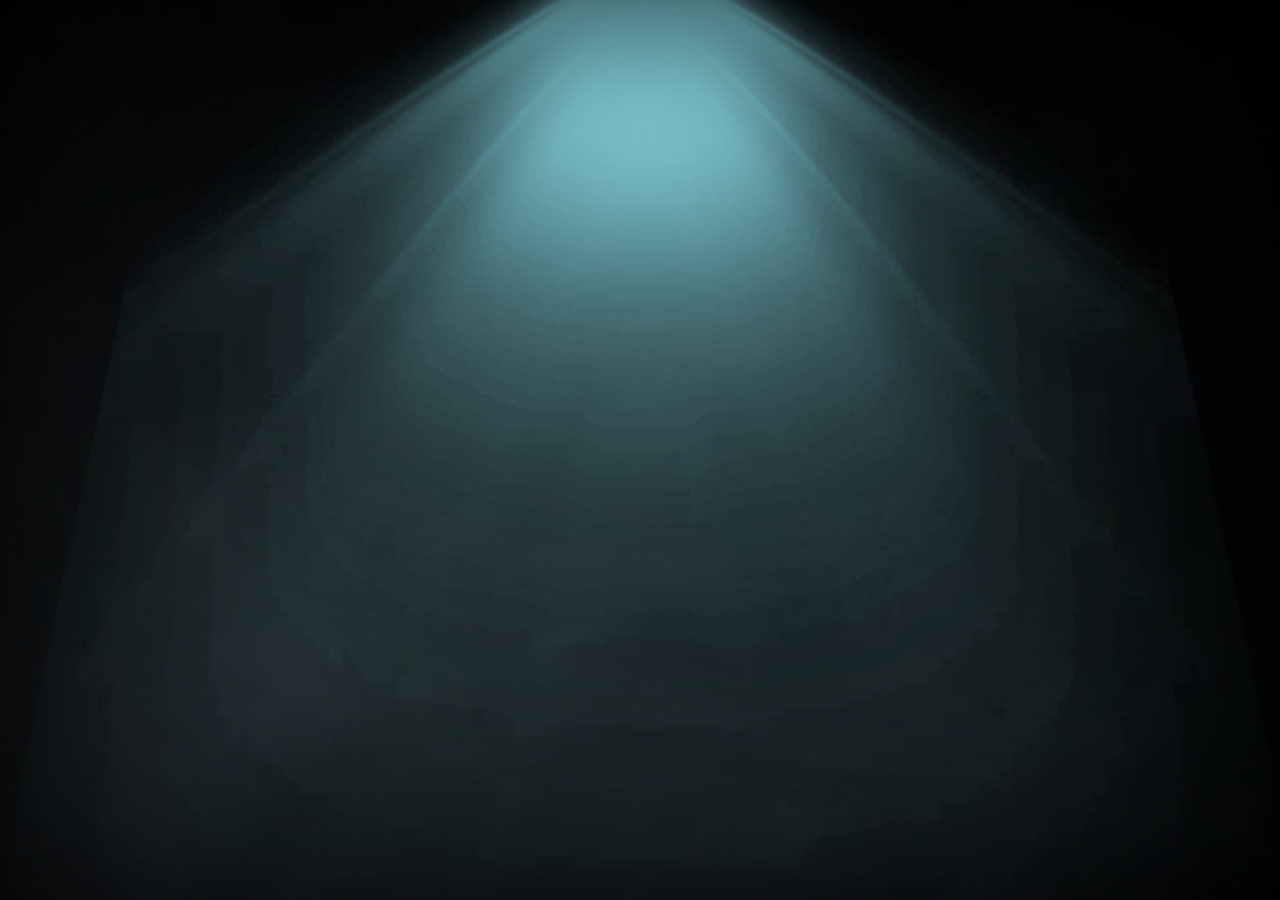
==== ready-html/index.html @ 8a6143f9 "start" ====
<!DOCTYPE html>
<html>

<head>

	<meta charset="utf-8">
	<!-- <base href="/"> -->

	<title>Show  3D Effect</title>
	<meta name="description" content="Show  3D Effect with CSS, HTML, Swiper">

	<meta name="viewport" content="width=device-width, initial-scale=1.0, minimum-scale=1.0, maximum-scale=1.0, user-scalable=no">

	<link rel="icon" href="images/favicon.png">
	<meta property="og:image" content="images/preview.jpg">

	<link rel="stylesheet" href="libs/bootstrap/css/bootstrap-reboot.min.css">
	<link rel="stylesheet" href="libs/swiper/swiper-bundle.min.css">

	<link rel="stylesheet" href="css/main.css">
	<link rel="stylesheet" href="css/media.css">

</head>

<body>

	<section class="showcase">
		<div class="showcase__content-wrapper">
			<div class="showcase__content">



				<video class="showcase__video" src="videos/smoke-background-optimized.mp4" autoplay loop muted></video>
			</div>
		</div>
	</section>

	<script src="libs/swiper/swiper-bundle.min.js"></script>

	<script src="js/common.js"></script>

</body>

</html>
---- ready-html/css/main.css ----
/* USER VARIABLES SECTION */

:root {
	--accent: #CC8869;
	--text: #333;
	--regular-text: 16px;
	--lineheight: 1.65;
	--userfont: roboto-st, sans-serif;
	--systemfont: -apple-system, BlinkMacSystemFont, Arial, sans-serif;
}

/* BOOTSTRAP SETTINGS SECTION */

/* gutter 20px (10px + 10px). Comment this code for default gutter start at 1.5rem (24px) wide. */
.container,
.container-fluid,
.container-lg,
.container-md,
.container-sm,
.container-xl,
.container-xxl {
	--bs-gutter-x: .625rem;
}

.row,
.row>* {
	--bs-gutter-x: 1.25rem;
}

/* FONTS LOAD SECTION */

@font-face {
	src: url("../fonts/roboto-regular-webfont.woff2") format("woff2");
	font-family: "roboto-st";
	font-weight: 400;
	font-style: normal;
}

@font-face {
	src: url("../fonts/roboto-italic-webfont.woff2") format("woff2");
	font-family: "roboto-st";
	font-weight: 400;
	font-style: italic;
}

@font-face {
	src: url("../fonts/roboto-bold-webfont.woff2") format("woff2");
	font-family: "roboto-st";
	font-weight: 700;
	font-style: normal;
}

@font-face {
	src: url("../fonts/roboto-bolditalic-webfont.woff2") format("woff2");
	font-family: "roboto-st";
	font-weight: 700;
	font-style: italic;
}

@font-face {
	src: url("../fonts/assassin.woff2") format("woff2");
	font-family: "assassin-st";
	font-weight: 700;
	font-style: italic;
}

/* GENERAL CSS SETTINGS */

::placeholder {
	color: #666;
}

::selection {
	background-color: var(--accent);
	color: #fff;
}

input,
textarea {
	outline: none;
}

input:focus:required:invalid,
textarea:focus:required:invalid {
	border-color: red;
}

input:required:valid,
textarea:required:valid {
	border-color: green;
}

body {
	font-family: var(--userfont);
	font-size: var(--regular-text);
	line-height: var(--lineheight);
	color: var(--text);
	min-width: 320px;
	position: relative;
	overflow-x: hidden;
}

/* USER STYLES */
body,
html {
	height: 100%;
}

.showcase {
	background-color: #000;
	height: 100%;
	position: relative;
	color: #fff;
	overflow: hidden;
}

.showcase::before {
	content: '';
	width: 100%;
	height: 100%;
	position: absolute;
	z-index: 1;
	box-shadow: inset 0 0 500px #000;
}

.showcase::after {
	content: '';
	position: absolute;
	top: 0;
	right: 0;
	bottom: 0;
	left: 0;
	background-image: url(../images/light.png);
	background-size: cover;
	background-repeat: no-repeat;
	background-position: center -65px;
}

.showcase__video {
	position: absolute;
	top: 0;
	left: 0;
	width: 100%;
	height: 100%;
	object-fit: cover;
	opacity: .5;
}

/* ANIMATIONS */
---- ready-html/css/media.css ----
/* === DESKTOP FIRST === */

/* xl <= Extra extra large (xxl) */
@media (max-width : 1400px) {

}

/* lg <= Extra large (xl) */
@media (max-width : 1200px) {

}

/* md <= Large (lg) */
@media (max-width : 992px) {

}

/* sm <= Medium (md) */
@media (max-width : 768px) {

}

/* xs <= Small (sm) */
@media (max-width : 576px) {

}


/* === MOBILE FIRST === */

/* Custom (xs) */
@media (min-width : 0) {

}

/* Small (sm) */
@media (min-width : 576px) {

}

/* Medium (md) */
@media (min-width : 768px) {

}

/* Large (lg) */
@media (min-width : 992px) {

}

/* Extra large (xl) */
@media (min-width : 1200px) {
	.text {
		font-size: 18px;
	}
}

/* Extra extra large (xxl) */
@media (min-width : 1400px) {
	.text {
		font-size: 22px;
	}
}
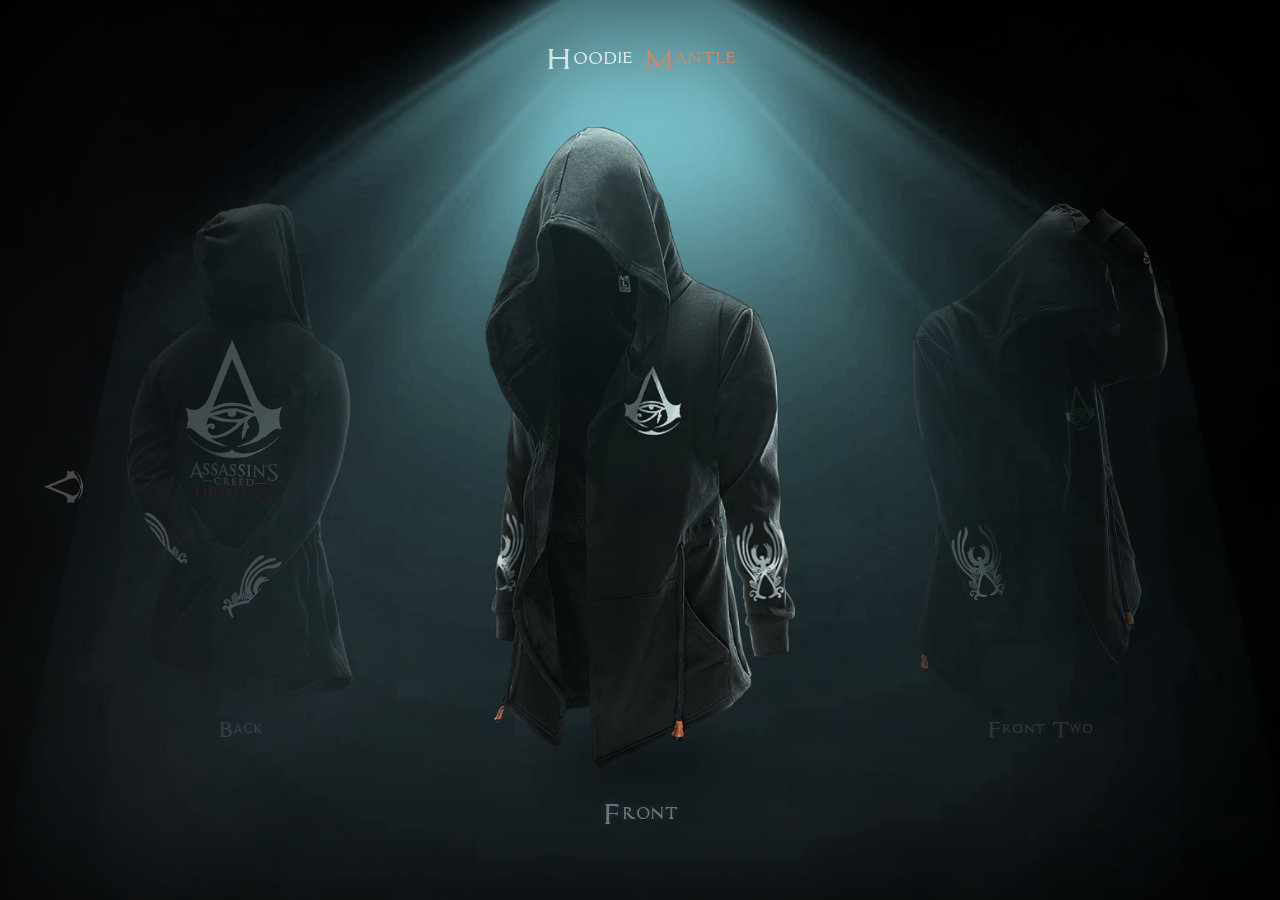
==== commit 11b24b32: "end" ====
--- a/ready-html/index.html
+++ b/ready-html/index.html
@@ -6,10 +6,11 @@
 	<meta charset="utf-8">
 	<!-- <base href="/"> -->
 
-	<title>Show  3D Effect</title>
+	<title>Show 3D Effect</title>
 	<meta name="description" content="Show  3D Effect with CSS, HTML, Swiper">
 
-	<meta name="viewport" content="width=device-width, initial-scale=1.0, minimum-scale=1.0, maximum-scale=1.0, user-scalable=no">
+	<meta name="viewport"
+		content="width=device-width, initial-scale=1.0, minimum-scale=1.0, maximum-scale=1.0, user-scalable=no">
 
 	<link rel="icon" href="images/favicon.png">
 	<meta property="og:image" content="images/preview.jpg">
@@ -25,14 +26,82 @@
 <body>
 
 	<section class="showcase">
+
+		<h2 class="showcase__header"> Hoodie <span>Mantle</span></h2>
+
 		<div class="showcase__content-wrapper">
+
 			<div class="showcase__content">
 
+				<div class="showcase-carousel">
 
+					<div class="swiper-wrapper">
 
-				<video class="showcase__video" src="videos/smoke-background-optimized.mp4" autoplay loop muted></video>
+						<div class="swiper-slide showcase-carousel__item">
+							<div class="showcase-carousel__image-wrapper">
+								<div class="showcase-carousel__image-left">
+									<div class="showcase-carousel__image" style="background-image: url(images/1.png);">
+									</div>
+								</div>
+								<div class="showcase-carousel__image-right">
+									<div class="showcase-carousel__image" style="background-image: url(images/1.png);">
+									</div>
+								</div>
+							</div>
+							<p>Front</p>
+						</div>
+						<div class="swiper-slide showcase-carousel__item">
+							<div class="showcase-carousel__image-wrapper">
+								<div class="showcase-carousel__image-left">
+									<div class="showcase-carousel__image" style="background-image: url(images/2.png);">
+									</div>
+								</div>
+								<div class="showcase-carousel__image-right">
+									<div class="showcase-carousel__image" style="background-image: url(images/2.png);">
+									</div>
+								</div>
+							</div>
+							<p>Front Two</p>
+						</div>
+						<div class="swiper-slide showcase-carousel__item">
+							<div class="showcase-carousel__image-wrapper">
+								<div class="showcase-carousel__image-left">
+									<div class="showcase-carousel__image" style="background-image: url(images/3.png);">
+									</div>
+								</div>
+								<div class="showcase-carousel__image-right">
+									<div class="showcase-carousel__image" style="background-image: url(images/3.png);">
+									</div>
+								</div>
+							</div>
+							<p>Side</p>
+						</div>
+						<div class="swiper-slide showcase-carousel__item">
+							<div class="showcase-carousel__image-wrapper">
+								<div class="showcase-carousel__image-left">
+									<div class="showcase-carousel__image" style="background-image: url(images/4.png);">
+									</div>
+								</div>
+								<div class="showcase-carousel__image-right">
+									<div class="showcase-carousel__image" style="background-image: url(images/4.png);">
+									</div>
+								</div>
+							</div>
+							<p>Back</p>
+						</div>
+
+					</div>
+
+				</div>
+
+				<div class="showcase-navigation">
+					<div class="showcase-navigation__prev"></div>
+					<div class="showcase-navigation__next"></div>
+				</div>
+
 			</div>
 		</div>
+		<video class="showcase__video" src="videos/smoke-background-optimized.mp4" autoplay loop muted></video>
 	</section>
 
 	<script src="libs/swiper/swiper-bundle.min.js"></script>
--- a/ready-html/css/main.css
+++ b/ready-html/css/main.css
@@ -7,6 +7,8 @@
 	--lineheight: 1.65;
 	--userfont: roboto-st, sans-serif;
 	--systemfont: -apple-system, BlinkMacSystemFont, Arial, sans-serif;
+	--padding: 120px;
+	--transition: cubic-bezier(.4, 0, 0, 1);
 }
 
 /* BOOTSTRAP SETTINGS SECTION */
@@ -134,6 +136,7 @@
 	background-size: cover;
 	background-repeat: no-repeat;
 	background-position: center -65px;
+	animation: k-Light 3s ease-in-out infinite;
 }
 
 .showcase__video {
@@ -143,8 +146,213 @@
 	width: 100%;
 	height: 100%;
 	object-fit: cover;
-	opacity: .5;
+	opacity: .48;
+}
+
+.showcase__content-wrapper {
+	position: relative;
+	z-index: 2;
+	height: 100%;
+	padding: var(--padding) 0;
+}
+
+.showcase__content-wrapper::before {
+	content: '';
+	top: 0;
+	right: 0;
+	bottom: 0;
+	left: 0;
+	background-image: url(../images/glow.png);
+	background-position: center;
+	background-repeat: no-repeat;
+	background-size: cover;
+	animation: k-glow 1.8s ease-in-out infinite;
+}
+
+.showcase__header {
+	position: absolute;
+	text-align: center;
+	width: 100%;
+	z-index: 1;
+	top: 40px;
+	font-family: assassin-st, 'sans-serif';
+	font-size: 32px;
+	color: rgba(275, 275, 275, .75);
+}
+
+.showcase__header span {
+	color: var(--accent);
+}
+
+.showcase-carousel .swiper-wrapper {
+	transition: var(--transition);
+}
+
+.showcase-carousel__item {
+	position: relative;
+	height: calc(100vh - var(--padding)*2);
+	text-align: center;
+	opacity: .25;
+	transform: scale(.75);
+	transition: opacity 1.8s var(--transition), transform 1.8s var(--transition);
+}
+
+.showcase-carousel__item.swiper-slide-active {
+	opacity: .8;
+	transform: scale(.98);
+}
+
+.showcase-carousel__item::after {
+	content: '';
+	width: 120px;
+	height: 0;
+	position: absolute;
+	box-shadow: 0 0 45px 10px #010101;
+	bottom: 5px;
+	left: calc(50% - 60px);
+}
+
+.showcase-carousel__item p {
+	position: absolute;
+	bottom: -85px;
+	width: 100%;
+	font-family: assassin-st, 'sans-serif';
+	font-size: 32px;
+	color: rgba(255, 255, 255, .5);
+	text-shadow: rgb(58, 78, 94) 0 0 10px;
+}
+
+.showcase-carousel__image-wrapper>* {
+	position: absolute;
+	width: 100%;
+	height: 100%;
+	perspective: 150px;
+	transform-style: preserve-3d;
+}
+
+.showcase-carousel__image {
+	position: absolute;
+	width: 100%;
+	height: 100%;
+	background-size: contain;
+	background-position: center;
+	background-repeat: no-repeat;
+}
+
+.showcase-carousel__image-left {
+	perspective-origin: left center;
+	clip-path: polygon(0 0, 50% 0, 50% 100%, 0 100%);
+}
+
+.showcase-carousel__image-right {
+	perspective-origin: right center;
+	clip-path: polygon(50% 0, 100% 0, 100% 100%, 50% 100%);
+}
+
+.showcase-carousel__image-left .showcase-carousel__image {
+	animation: k-left-side 2s ease-in-out infinite;
+	animation-direction: alternate;
+}
+
+.showcase-carousel__image-right .showcase-carousel__image {
+	animation: k-right-side 2s ease-in-out infinite;
+	animation-direction: alternate;
+}
+
+/* NAVIGATION */
+
+.showcase-navigation {
+	overflow: hidden;
+	position: absolute;
+	z-index: 2;
+	top: 0;
+	right: 0;
+	bottom: 0;
+	left: 0;
+}
+
+.showcase-navigation > * {
+	position: absolute;
+	height: 100%;
+	width: 50%;
+	outline: none;
+	cursor: pointer;
+}
+
+.showcase-navigation__next {
+	right: 0;
+}
+.showcase-navigation > *::before {
+	content: '?';
+	font-family: assassin-st;
+	opacity: 0;
+	transition: opacity .75s ease-in-out;
+	position: absolute;
+	transform: rotate(-90deg);
+	left: 50px;
+	top: 50%;
+	font-size: 45px;
+}
+
+.showcase-navigation > *:hover::before {
+	opacity: .25;
+}
+
+.showcase-navigation__next::before {
+	transform: rotate(90deg);
+	right: 50px;
+	left: auto;
+}
+.showcase-navigation > *.swiper-button-disabled {
+	display: none;
 }
 
 /* ANIMATIONS */
 
+@keyframes k-Light {
+	0% {
+		opacity: .2;
+	}
+
+	50% {
+		opacity: .3;
+	}
+
+	100% {
+		opacity: .2;
+	}
+}
+
+@keyframes k-glow {
+	0% {
+		opacity: .6;
+	}
+
+	50% {
+		opacity: .8;
+	}
+
+	100% {
+		opacity: .6;
+	}
+}
+
+@keyframes k-left-side {
+	0% {
+		transform: rotateY(-1deg) scaleX(.92);
+	}
+
+	100% {
+		transform: rotateY(0deg) scaleX(1);
+	}
+}
+
+@keyframes k-right-side {
+	0% {
+		transform: rotateY(0deg) scaleX(1);
+	}
+
+	100% {
+		transform: rotateY(1deg) scaleX(.92);
+	}
+}--- a/ready-html/css/media.css
+++ b/ready-html/css/media.css
@@ -2,7 +2,10 @@
 
 /* xl <= Extra extra large (xxl) */
 @media (max-width : 1400px) {
-
+	.showcase__content{
+		max-width: 1200px;
+		margin: auto;
+	}
 }
 
 /* lg <= Extra large (xl) */
